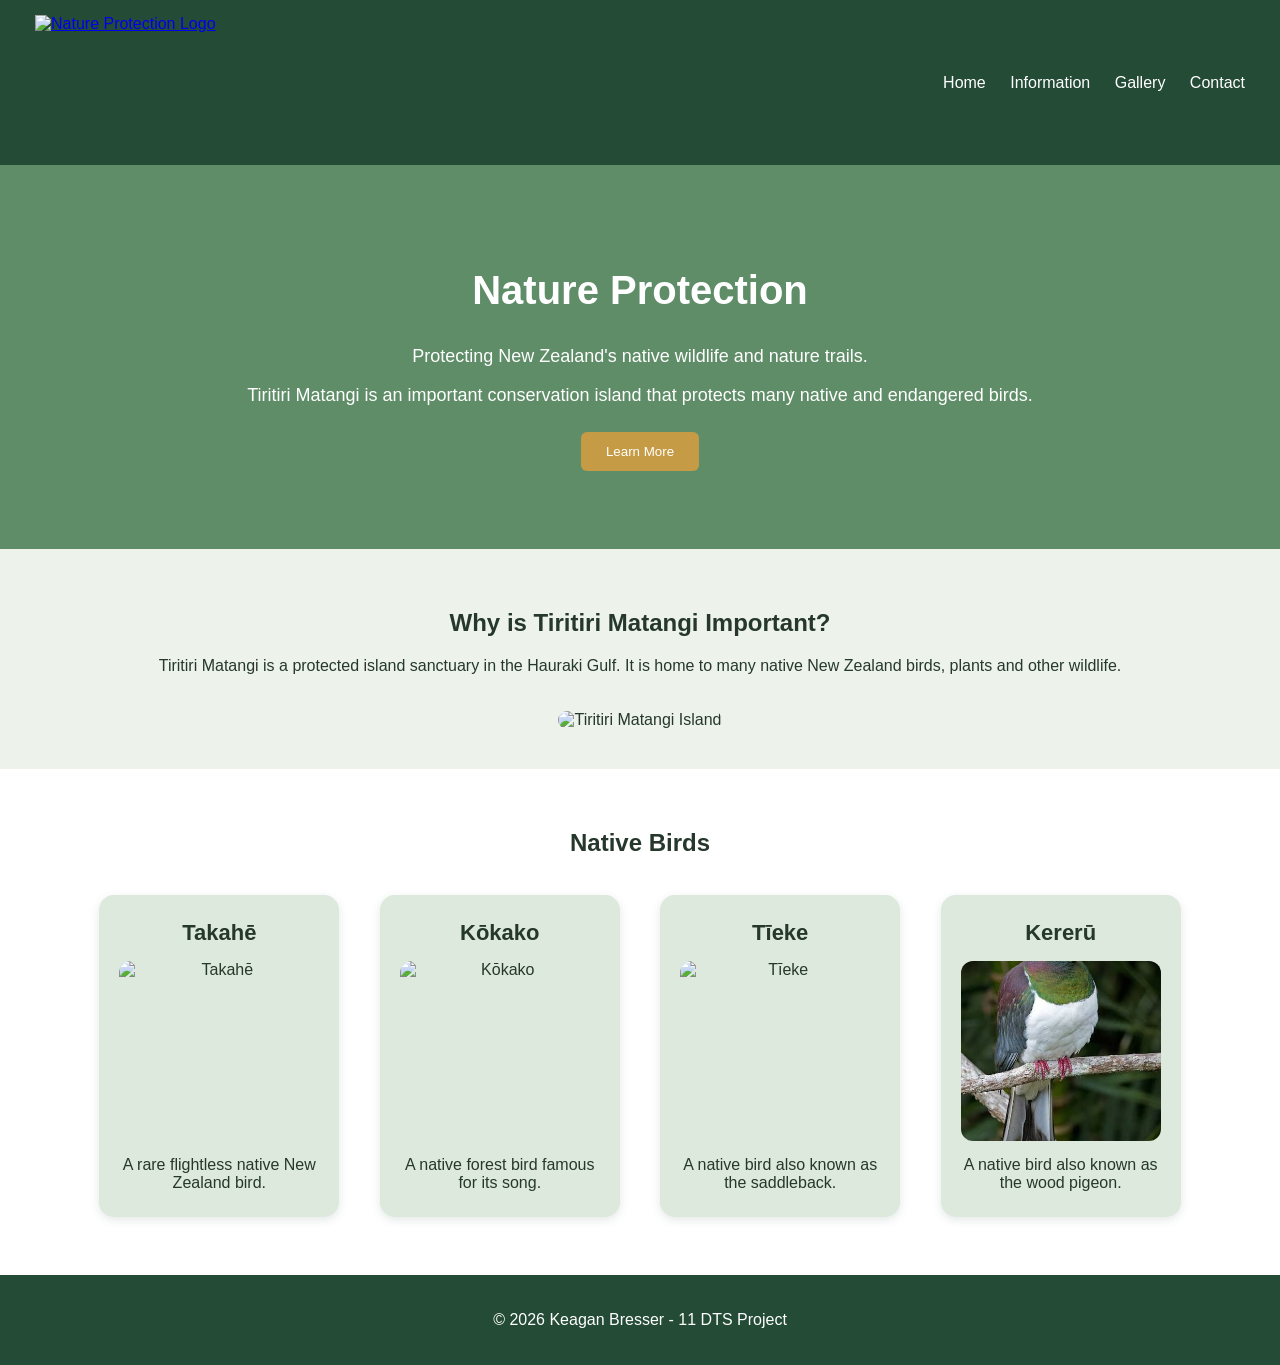
==== index.html @ eba364c5 "Add files via upload" ====
<!DOCTYPE html>
<html lang="en">
<head>
    <meta charset="UTF-8">
    <meta name="viewport" content="width=device-width, initial-scale=1.0">

    <title>Nature Protection</title>

    <link rel="icon" type="image/png" href="images/favicon.ico">
    <link rel="stylesheet" href="style.css">
</head>
<body>
    <div class="navbar">
        <a href="index.html" class="logo"><img src="logo.png" alt="Nature Protection Logo"></a>
        <nav>
            <a href="index.html">Home</a>
            <a href="information.html">Information</a>
            <a href="gallery.html">Gallery</a>
            <a href="contact.html">Contact</a>
        </nav>
    </div>
    <main>
        <section class="welcome">
            <h1>Nature Protection</h1>
            <p>
                Protecting New Zealand's native wildlife and nature trails.
            </p>
            <p>Tiritiri Matangi is an important conservation island that protects many native and endangered birds.</p>
            <a href="information.html">
                <button>Learn More</button>
            </a>
        </section>
        <section class="about">
            <h2>Why is Tiritiri Matangi Important?</h2>
            <p>Tiritiri Matangi is a protected island sanctuary in the Hauraki Gulf. It is home to many native New Zealand birds, plants and other wildlife.</p>
            <img src="tiritiri.jpg" alt="Tiritiri Matangi Island">
        </section>
        <section class="birds">
            <h2>Native Birds</h2>
            <div class="bird">
                <h3>Takahē</h3>
                <img src="takahe.jpg" alt="Takahē">
                <p>A rare flightless native New Zealand bird.</p>
            </div>
            <div class="bird">
                <h3>Kōkako</h3>
                <img src="kokako.jpg" alt="Kōkako">
                <p>A native forest bird famous for its song.</p>
            </div>
            <div class="bird">
                <h3>Tīeke</h3>
                <img src="tieke.jpg" alt="Tīeke">
                <p>A native bird also known as the saddleback.</p>
            </div>
            <div class="bird">
                <h3>Kererū</h3>
                <img src="kereru.jpg" alt="Kererū">
                <p>A native bird also known as the wood pigeon.</p>
            </div>
        </section>
    </main>
    <footer>
        <p>© 2026 Keagan Bresser - 11 DTS Project</p>
    </footer>
</body>
</html>
---- style.css ----
body {
    font-family: Arial;
    margin: 0;
    background-color: #edf3ea;
    color: #26382b;
}

.navbar {
    background-color: #234b35;
    padding: 15px 25px;
    display: flex;
    justify-content: space-between;
    align-items: center;
}

.logo {
    padding: 0 10px;
    width: 190px;
    height: 135px;
    display: block;
}

nav a {
    color: white;
    text-decoration: none;
    margin: 10px;
}

nav a:hover {
    color: #b9d8bd;
}

.welcome {
    text-align: center;
    padding: 70px 20px;
    background-color: #5f8d68;
    color: white;
}

.welcome h1 {
    font-size: 40px;
}

.welcome p {
    font-size: 18px;
}

button {
    padding: 12px 25px;
    border: none;
    background-color: #c59b45;
    color: white;
    cursor: pointer;
    margin: 8px;
    border-radius: 6px;
    transition: 0.2s;
}

button:hover {
    background-color: #a98235;
    transform: translateY(-2px);
}

.about {
    text-align: center;
    padding: 40px;
}

.about img {
    width: 400px;
    max-width: 90%;
    margin-top: 20px;
    border-radius: 12px;
}

.birds {
    text-align: center;
    padding: 40px;
    background-color: white;
}

.birds .bird {
    display: inline-block;
    vertical-align: top;
    width: 20%;
    margin: 1.5%;
    padding: 20px;
    box-sizing: border-box;
    background-color: #dce9dc;
    border-radius: 15px;
    box-shadow: 0 3px 10px rgba(35, 75, 53, 0.12);
    transition: 0.3s;
}

.birds .bird img {
    width: 100%;
    max-width: 220px;
    height: 180px;
    object-fit: cover;
    border-radius: 12px;
    display: block;
    margin: 0 auto;
}

.birds .bird h3 {
    margin: 5px 0 15px;
    font-size: 22px;
}

.birds .bird p {
    margin: 15px 0 5px;
}

.birds .bird:hover {
    transform: scale(1.04);
    background-color: #cfe2d1;
    box-shadow: 0 8px 20px rgba(35, 75, 53, 0.25);
}

@media (max-width: 900px) {
    .birds .bird {
        width: 42%;
    }
}

@media (max-width: 600px) {
    .birds .bird {
        width: 90%;
    }

    .birds .bird img {
        max-width: 300px;
        height: 220px;
    }
}

.bird-info p {
    max-width: 600px;
    margin: 15px auto;
}

.bird-info:hover {
    transform: scale(1.04);
    background-color: #cfe2d1;
    box-shadow: 0 8px 20px rgba(35, 75, 53, 0.25);
}

footer {
    background-color: #234b35;
    color: white;
    text-align: center;
    padding: 20px;
}

img {
    max-width: 100%;
}

.contact {
    width: 70%;
    max-width: 700px;
    margin: 50px auto;
    padding: 35px;
    background-color: white;
    border-radius: 15px;
    box-shadow: 0 4px 15px rgba(35, 75, 53, 0.15);
}

.contact h1 {
    text-align: center;
    font-size: 35px;
    margin-bottom: 10px;
}

.contact p {
    text-align: center;
    margin-bottom: 30px;
}

form {
    display: flex;
    flex-direction: column;
}

form label {
    margin-top: 15px;
    margin-bottom: 6px;
    font-weight: bold;
}

form input,
form textarea {
    padding: 12px;
    border: 1px solid #b8c9b8;
    border-radius: 7px;
    font-family: Arial;
    font-size: 15px;
    box-sizing: border-box;
}

form textarea {
    resize: vertical;
}

form input:focus,
form textarea:focus {
    outline: none;
    border-color: #5f8d68;
}

.form-buttons {
    text-align: center;
    margin-top: 15px;
}

.form-buttons button {
    min-width: 120px;
}

.form-buttons button[type="reset"] {
    background-color: #7d9180;
}

.form-buttons button[type="reset"]:hover {
    background-color: #ff0000;
    transform: scale(1.05);
}

.form-buttons button[type="submit"] {
    background-color: #7d9180;
}

.form-buttons button[type="submit"]:hover {
    background-color: #0cff3d;
    transform: scale(1.05);
}

.gallery {
    width: 90%;
    max-width: 1200px;
    margin: 40px auto;
    text-align: center;
}

.gallery h1 {
    margin-bottom: 30px;
    font-size: 40px;
}

.image-grid {
    display: grid;
    grid-template-columns: repeat(4, 1fr);
    gap: 30px;
}

.bird {
    display: flex;
    flex-direction: column;
    align-items: center;
    padding: 15px;
    background-color: #dce9dc;
    border-radius: 12px;
    box-shadow: 0 3px 10px rgba(35, 75, 53, 0.12);
    transition: 0.3s;
    box-sizing: border-box;
}

.bird:hover {
    transform: translateY(-5px);
    background-color: #cfe2d1;
    box-shadow: 0 8px 20px rgba(35, 75, 53, 0.25);
}

.bird h2 {
    margin: 5px 0 15px 0;
    font-size: 24px;
}

.bird img {
    width: 100%;
    height: 220px;
    object-fit: cover;
    border-radius: 10px;
    display: block;
}

.bird audio {
    width: 100%;
    margin-top: 12px;
}

@media (max-width: 900px) {
    .image-grid {
        grid-template-columns: repeat(2, 1fr);
    }

    .navbar {
        flex-direction: column;
    }

    nav {
        margin-top: 10px;
    }
}

@media (max-width: 600px) {
    .image-grid {
        grid-template-columns: 1fr;
    }

    .gallery {
        width: 90%;
    }

    .bird img {
        height: 250px;
    }

    .contact {
        width: 85%;
        padding: 25px;
    }
}
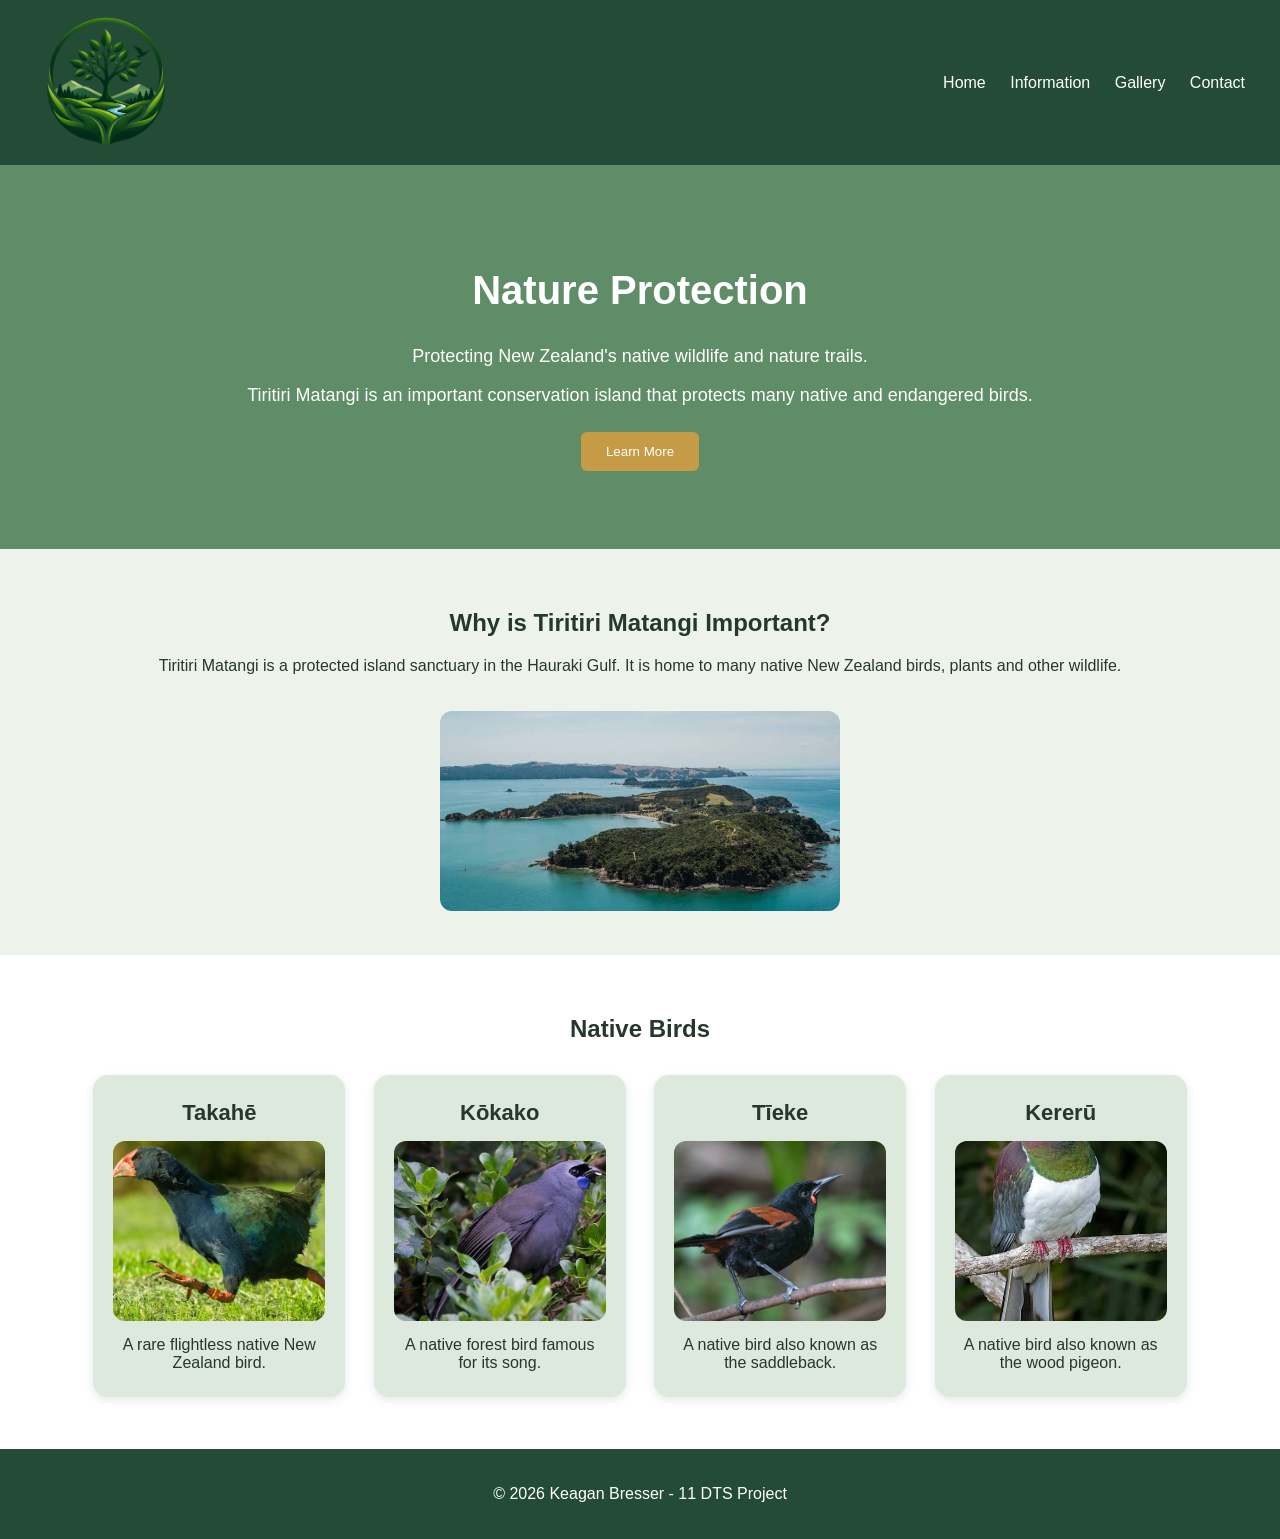
==== commit b66a4ffe: "Fix HTML formatting and ensure proper structure" ====
--- a/index.html
+++ b/index.html
@@ -63,4 +63,4 @@
         <p>© 2026 Keagan Bresser - 11 DTS Project</p>
     </footer>
 </body>
-</html>+</html>
--- a/style.css
+++ b/style.css
@@ -1,5 +1,5 @@
 body {
-    font-family: Arial;
+    font-family: Arial, sans-serif;
     margin: 0;
     background-color: #edf3ea;
     color: #26382b;
@@ -18,6 +18,12 @@
     width: 190px;
     height: 135px;
     display: block;
+}
+
+.logo img {
+    max-width: 100%;
+    max-height: 100%;
+    object-fit: contain;
 }
 
 nav a {
@@ -69,6 +75,7 @@
 .about img {
     width: 400px;
     max-width: 90%;
+    height: auto;
     margin-top: 20px;
     border-radius: 12px;
 }
@@ -82,8 +89,8 @@
 .birds .bird {
     display: inline-block;
     vertical-align: top;
-    width: 20%;
-    margin: 1.5%;
+    width: 21%;
+    margin: 1%;
     padding: 20px;
     box-sizing: border-box;
     background-color: #dce9dc;
@@ -117,21 +124,25 @@
     box-shadow: 0 8px 20px rgba(35, 75, 53, 0.25);
 }
 
-@media (max-width: 900px) {
-    .birds .bird {
-        width: 42%;
-    }
-}
-
-@media (max-width: 600px) {
-    .birds .bird {
-        width: 90%;
-    }
-
-    .birds .bird img {
-        max-width: 300px;
-        height: 220px;
-    }
+.bird-info {
+    display: inline-block;
+    vertical-align: top;
+    width: 43%;
+    margin: 2%;
+    padding: 25px;
+    box-sizing: border-box;
+    text-align: center;
+    background-color: #dce9dc;
+    border-radius: 15px;
+    box-shadow: 0 3px 10px rgba(35, 75, 53, 0.12);
+    transition: 0.3s;
+}
+
+.bird-info img {
+    width: 250px;
+    max-width: 90%;
+    height: auto;
+    border-radius: 12px;
 }
 
 .bird-info p {
@@ -145,96 +156,6 @@
     box-shadow: 0 8px 20px rgba(35, 75, 53, 0.25);
 }
 
-footer {
-    background-color: #234b35;
-    color: white;
-    text-align: center;
-    padding: 20px;
-}
-
-img {
-    max-width: 100%;
-}
-
-.contact {
-    width: 70%;
-    max-width: 700px;
-    margin: 50px auto;
-    padding: 35px;
-    background-color: white;
-    border-radius: 15px;
-    box-shadow: 0 4px 15px rgba(35, 75, 53, 0.15);
-}
-
-.contact h1 {
-    text-align: center;
-    font-size: 35px;
-    margin-bottom: 10px;
-}
-
-.contact p {
-    text-align: center;
-    margin-bottom: 30px;
-}
-
-form {
-    display: flex;
-    flex-direction: column;
-}
-
-form label {
-    margin-top: 15px;
-    margin-bottom: 6px;
-    font-weight: bold;
-}
-
-form input,
-form textarea {
-    padding: 12px;
-    border: 1px solid #b8c9b8;
-    border-radius: 7px;
-    font-family: Arial;
-    font-size: 15px;
-    box-sizing: border-box;
-}
-
-form textarea {
-    resize: vertical;
-}
-
-form input:focus,
-form textarea:focus {
-    outline: none;
-    border-color: #5f8d68;
-}
-
-.form-buttons {
-    text-align: center;
-    margin-top: 15px;
-}
-
-.form-buttons button {
-    min-width: 120px;
-}
-
-.form-buttons button[type="reset"] {
-    background-color: #7d9180;
-}
-
-.form-buttons button[type="reset"]:hover {
-    background-color: #ff0000;
-    transform: scale(1.05);
-}
-
-.form-buttons button[type="submit"] {
-    background-color: #7d9180;
-}
-
-.form-buttons button[type="submit"]:hover {
-    background-color: #0cff3d;
-    transform: scale(1.05);
-}
-
 .gallery {
     width: 90%;
     max-width: 1200px;
@@ -253,7 +174,7 @@
     gap: 30px;
 }
 
-.bird {
+.gallery .bird {
     display: flex;
     flex-direction: column;
     align-items: center;
@@ -265,18 +186,18 @@
     box-sizing: border-box;
 }
 
-.bird:hover {
+.gallery .bird:hover {
     transform: translateY(-5px);
     background-color: #cfe2d1;
     box-shadow: 0 8px 20px rgba(35, 75, 53, 0.25);
 }
 
-.bird h2 {
-    margin: 5px 0 15px 0;
+.gallery .bird h2 {
+    margin: 5px 0 15px;
     font-size: 24px;
 }
 
-.bird img {
+.gallery .bird img {
     width: 100%;
     height: 220px;
     object-fit: cover;
@@ -284,26 +205,125 @@
     display: block;
 }
 
-.bird audio {
+.gallery .bird audio {
     width: 100%;
     margin-top: 12px;
 }
 
+.contact {
+    width: 70%;
+    max-width: 700px;
+    margin: 50px auto;
+    padding: 35px;
+    background-color: white;
+    border-radius: 15px;
+    box-shadow: 0 4px 15px rgba(35, 75, 53, 0.15);
+}
+
+.contact h1 {
+    text-align: center;
+    font-size: 35px;
+    margin-bottom: 10px;
+}
+
+.contact p {
+    text-align: center;
+    margin-bottom: 30px;
+}
+
+form {
+    display: flex;
+    flex-direction: column;
+}
+
+form label {
+    margin-top: 15px;
+    margin-bottom: 6px;
+    font-weight: bold;
+}
+
+form input,
+form textarea {
+    padding: 12px;
+    border: 1px solid #b8c9b8;
+    border-radius: 7px;
+    font-family: Arial, sans-serif;
+    font-size: 15px;
+    box-sizing: border-box;
+}
+
+form textarea {
+    resize: vertical;
+}
+
+form input:focus,
+form textarea:focus {
+    outline: none;
+    border-color: #5f8d68;
+}
+
+.form-buttons {
+    text-align: center;
+    margin-top: 15px;
+}
+
+.form-buttons button {
+    min-width: 120px;
+}
+
+.form-buttons button[type="reset"] {
+    background-color: #7d9180;
+}
+
+.form-buttons button[type="reset"]:hover {
+    background-color: #ff0000;
+    transform: scale(1.05);
+}
+
+.form-buttons button[type="submit"] {
+    background-color: #7d9180;
+}
+
+.form-buttons button[type="submit"]:hover {
+    background-color: #0cff3d;
+    transform: scale(1.05);
+}
+
+footer {
+    background-color: #234b35;
+    color: white;
+    text-align: center;
+    padding: 20px;
+}
+
 @media (max-width: 900px) {
+    .navbar {
+        flex-direction: column;
+    }
+
+    nav {
+        margin-top: 10px;
+    }
+
+    .birds .bird {
+        width: 42%;
+    }
+
     .image-grid {
         grid-template-columns: repeat(2, 1fr);
     }
-
-    .navbar {
-        flex-direction: column;
-    }
-
-    nav {
-        margin-top: 10px;
-    }
 }
 
 @media (max-width: 600px) {
+    .birds .bird {
+        width: 90%;
+    }
+
+    .birds .bird img {
+        max-width: 300px;
+        height: 220px;
+    }
+
     .image-grid {
         grid-template-columns: 1fr;
     }
@@ -312,7 +332,7 @@
         width: 90%;
     }
 
-    .bird img {
+    .gallery .bird img {
         height: 250px;
     }
 
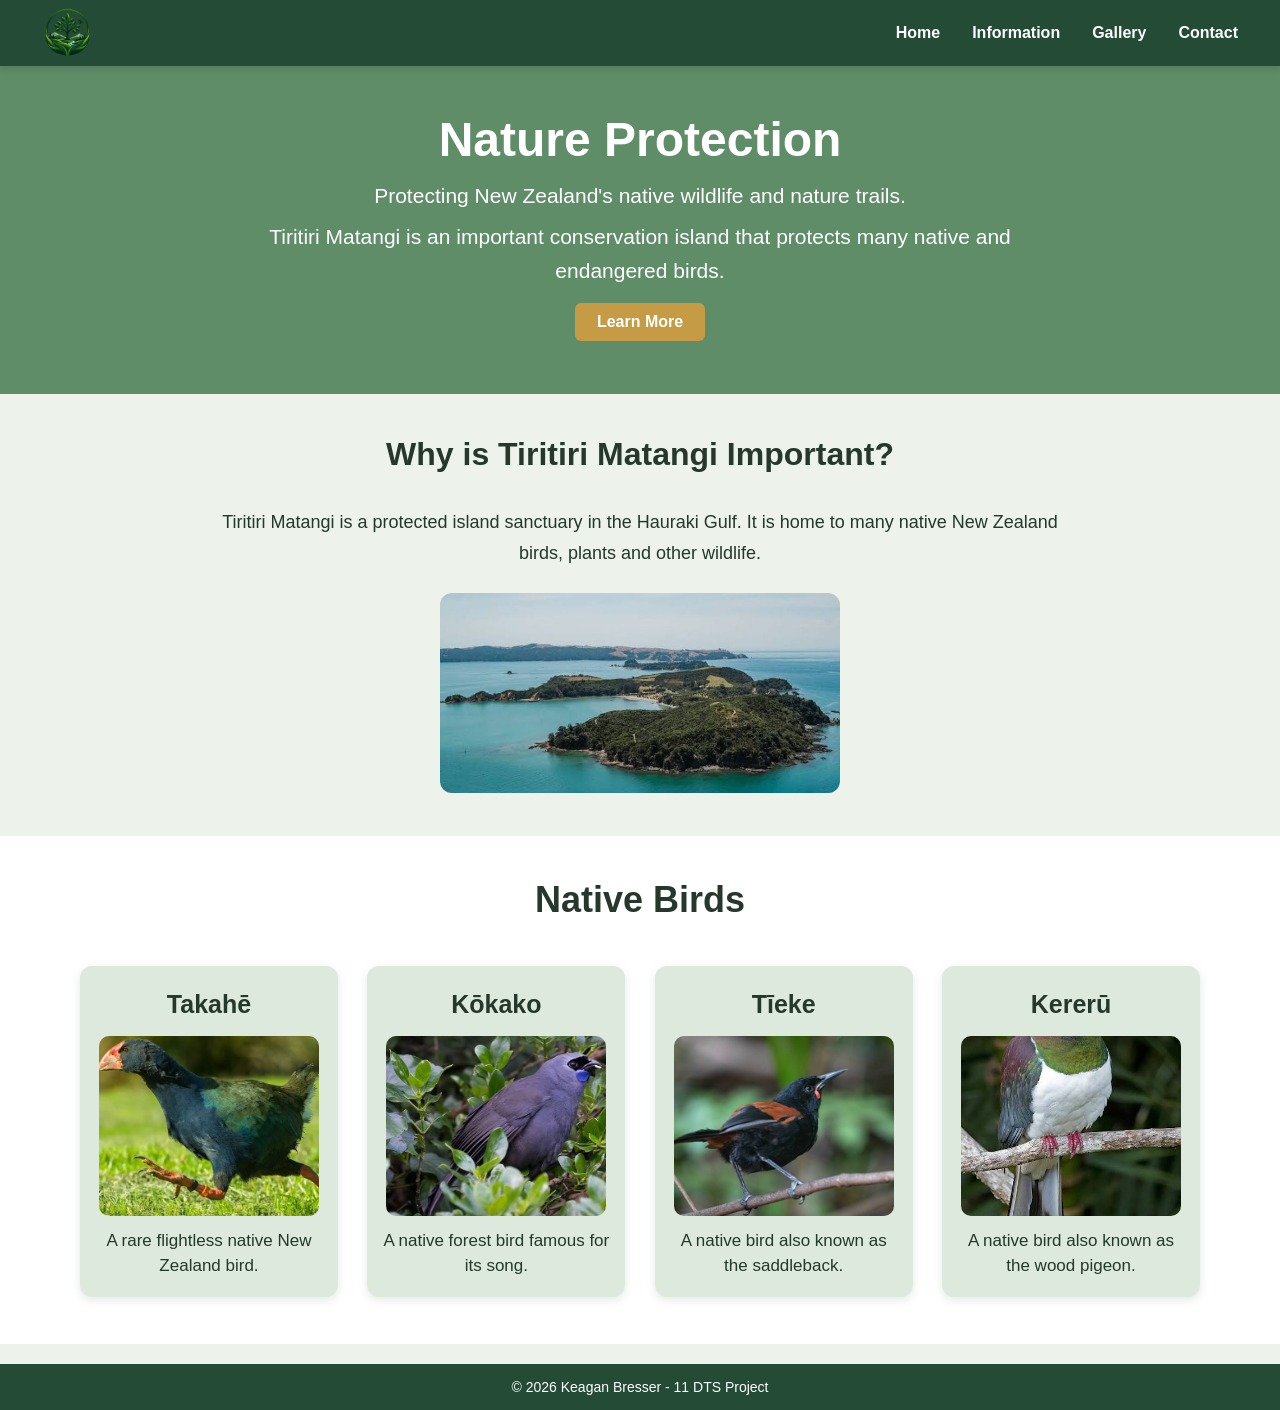
==== commit c370b325: "Add files via upload" ====
--- a/index.html
+++ b/index.html
@@ -3,15 +3,18 @@
 <head>
     <meta charset="UTF-8">
     <meta name="viewport" content="width=device-width, initial-scale=1.0">
-
     <title>Nature Protection</title>
-
     <link rel="icon" type="image/png" href="images/favicon.ico">
     <link rel="stylesheet" href="style.css">
 </head>
+
 <body>
+
     <div class="navbar">
-        <a href="index.html" class="logo"><img src="logo.png" alt="Nature Protection Logo"></a>
+        <a href="index.html" class="logo">
+            <img src="logo.png" alt="Nature Protection Logo">
+        </a>
+
         <nav>
             <a href="index.html">Home</a>
             <a href="information.html">Information</a>
@@ -19,48 +22,79 @@
             <a href="contact.html">Contact</a>
         </nav>
     </div>
+
     <main>
+
         <section class="welcome">
             <h1>Nature Protection</h1>
+
             <p>
                 Protecting New Zealand's native wildlife and nature trails.
             </p>
-            <p>Tiritiri Matangi is an important conservation island that protects many native and endangered birds.</p>
+
+            <p>
+                Tiritiri Matangi is an important conservation island that protects many native and endangered birds.
+            </p>
+
             <a href="information.html">
                 <button>Learn More</button>
             </a>
         </section>
+
         <section class="about">
             <h2>Why is Tiritiri Matangi Important?</h2>
-            <p>Tiritiri Matangi is a protected island sanctuary in the Hauraki Gulf. It is home to many native New Zealand birds, plants and other wildlife.</p>
+
+            <p>
+                Tiritiri Matangi is a protected island sanctuary in the Hauraki Gulf.
+                It is home to many native New Zealand birds, plants and other wildlife.
+            </p>
+
             <img src="tiritiri.jpg" alt="Tiritiri Matangi Island">
         </section>
+
         <section class="birds">
+
             <h2>Native Birds</h2>
+
             <div class="bird">
-                <h3>Takahē</h3>
-                <img src="takahe.jpg" alt="Takahē">
-                <p>A rare flightless native New Zealand bird.</p>
+                <a href="information.html#takahe">
+                    <h3>Takahē</h3>
+                    <img src="takahe.jpg" alt="Takahē">
+                    <p>A rare flightless native New Zealand bird.</p>
+                </a>
             </div>
+
             <div class="bird">
-                <h3>Kōkako</h3>
-                <img src="kokako.jpg" alt="Kōkako">
-                <p>A native forest bird famous for its song.</p>
+                <a href="information.html#kokako">
+                    <h3>Kōkako</h3>
+                    <img src="kokako.jpg" alt="Kōkako">
+                    <p>A native forest bird famous for its song.</p>
+                </a>
             </div>
+
             <div class="bird">
-                <h3>Tīeke</h3>
-                <img src="tieke.jpg" alt="Tīeke">
-                <p>A native bird also known as the saddleback.</p>
+                <a href="information.html#tieke">
+                    <h3>Tīeke</h3>
+                    <img src="tieke.jpg" alt="Tīeke">
+                    <p>A native bird also known as the saddleback.</p>
+                </a>
             </div>
+
             <div class="bird">
-                <h3>Kererū</h3>
-                <img src="kereru.jpg" alt="Kererū">
-                <p>A native bird also known as the wood pigeon.</p>
+                <a href="information.html#kereru">
+                    <h3>Kererū</h3>
+                    <img src="kereru.jpg" alt="Kererū">
+                    <p>A native bird also known as the wood pigeon.</p>
+                </a>
             </div>
+
         </section>
+
     </main>
+
     <footer>
         <p>© 2026 Keagan Bresser - 11 DTS Project</p>
     </footer>
+
 </body>
-</html>
+</html>
--- a/style.css
+++ b/style.css
@@ -1,64 +1,102 @@
+* {
+    box-sizing: border-box;
+    scroll-behavior: smooth;
+}
+
+html {
+    scroll-padding-top: 80px;
+}
+
 body {
     font-family: Arial, sans-serif;
     margin: 0;
     background-color: #edf3ea;
     color: #26382b;
+    line-height: 1.6;
 }
 
 .navbar {
+    position: sticky;
+    top: 0;
+    z-index: 1000;
     background-color: #234b35;
-    padding: 15px 25px;
+    min-height: 65px;
+    padding: 8px 30px;
     display: flex;
     justify-content: space-between;
     align-items: center;
+    box-shadow: 0 2px 8px rgba(0, 0, 0, 0.15);
 }
 
 .logo {
-    padding: 0 10px;
-    width: 190px;
-    height: 135px;
-    display: block;
+    width: 75px;
+    height: 50px;
+    display: flex;
+    align-items: center;
+    padding: 0;
 }
 
 .logo img {
-    max-width: 100%;
-    max-height: 100%;
+    width: 100%;
+    height: 100%;
     object-fit: contain;
+}
+
+nav {
+    display: flex;
+    align-items: center;
+    gap: 8px;
 }
 
 nav a {
     color: white;
     text-decoration: none;
-    margin: 10px;
+    font-size: 16px;
+    font-weight: bold;
+    padding: 8px 12px;
+    border-radius: 6px;
+    transition: 0.2s;
 }
 
 nav a:hover {
-    color: #b9d8bd;
+    color: white;
+    background-color: #356548;
+}
+
+main {
+    width: 100%;
 }
 
 .welcome {
     text-align: center;
-    padding: 70px 20px;
+    padding: 45px 20px;
     background-color: #5f8d68;
     color: white;
 }
 
 .welcome h1 {
-    font-size: 40px;
+    margin: 0 0 10px;
+    font-size: 48px;
+    line-height: 1.2;
 }
 
 .welcome p {
-    font-size: 18px;
+    max-width: 850px;
+    margin: 8px auto;
+    font-size: 21px;
+    line-height: 1.6;
 }
 
 button {
-    padding: 12px 25px;
+    padding: 10px 22px;
     border: none;
+    border-radius: 6px;
     background-color: #c59b45;
     color: white;
+    font-size: 16px;
+    font-weight: bold;
     cursor: pointer;
     margin: 8px;
-    border-radius: 6px;
     transition: 0.2s;
 }
 
@@ -69,21 +107,47 @@
 
 .about {
     text-align: center;
-    padding: 40px;
+    padding: 35px 25px;
+}
+
+.about h1,
+.about h2 {
+    margin-top: 0;
+}
+
+.about h1 {
+    font-size: 38px;
+}
+
+.about h2 {
+    font-size: 32px;
+}
+
+.about p {
+    max-width: 850px;
+    margin: 10px auto;
+    font-size: 18px;
+    line-height: 1.7;
 }
 
 .about img {
     width: 400px;
     max-width: 90%;
     height: auto;
-    margin-top: 20px;
+    margin-top: 15px;
     border-radius: 12px;
 }
 
 .birds {
     text-align: center;
-    padding: 40px;
+    padding: 35px 25px;
     background-color: white;
+}
+
+.birds > h2 {
+    margin-top: 0;
+    margin-bottom: 25px;
+    font-size: 36px;
 }
 
 .birds .bird {
@@ -91,12 +155,28 @@
     vertical-align: top;
     width: 21%;
     margin: 1%;
-    padding: 20px;
-    box-sizing: border-box;
+    padding: 15px;
     background-color: #dce9dc;
-    border-radius: 15px;
+    border-radius: 12px;
     box-shadow: 0 3px 10px rgba(35, 75, 53, 0.12);
-    transition: 0.3s;
+    transition: 0.25s;
+}
+
+.birds .bird:hover {
+    transform: translateY(-5px);
+    background-color: #cfe2d1;
+    box-shadow: 0 8px 20px rgba(35, 75, 53, 0.25);
+}
+
+.birds .bird h3 {
+    margin: 3px 0 12px;
+    font-size: 25px;
+}
+
+.birds .bird a {
+    display: block;
+    color: inherit;
+    text-decoration: none;
 }
 
 .birds .bird img {
@@ -104,38 +184,48 @@
     max-width: 220px;
     height: 180px;
     object-fit: cover;
-    border-radius: 12px;
+    border-radius: 10px;
     display: block;
     margin: 0 auto;
-}
-
-.birds .bird h3 {
-    margin: 5px 0 15px;
-    font-size: 22px;
+    transition: 0.25s;
+}
+
+.birds .bird a:hover img {
+    transform: scale(1.03);
 }
 
 .birds .bird p {
-    margin: 15px 0 5px;
-}
-
-.birds .bird:hover {
-    transform: scale(1.04);
-    background-color: #cfe2d1;
-    box-shadow: 0 8px 20px rgba(35, 75, 53, 0.25);
+    margin: 12px 0 3px;
+    font-size: 17px;
+    line-height: 1.5;
 }
 
 .bird-info {
-    display: inline-block;
-    vertical-align: top;
-    width: 43%;
-    margin: 2%;
+    display: block;
+    width: 85%;
+    max-width: 900px;
+    margin: 20px auto;
     padding: 25px;
-    box-sizing: border-box;
     text-align: center;
     background-color: #dce9dc;
-    border-radius: 15px;
+    border-radius: 12px;
     box-shadow: 0 3px 10px rgba(35, 75, 53, 0.12);
-    transition: 0.3s;
+    scroll-margin-top: 85px;
+    transition: 0.25s;
+}
+
+.bird-info:hover {
+    box-shadow: 0 6px 18px rgba(35, 75, 53, 0.18);
+}
+
+.bird-info h2 {
+    margin: 0 0 15px;
+    font-size: 32px;
+}
+
+.bird-info h3 {
+    margin: 18px 0 5px;
+    font-size: 21px;
 }
 
 .bird-info img {
@@ -143,35 +233,32 @@
     max-width: 90%;
     height: auto;
     border-radius: 12px;
+    margin-bottom: 10px;
 }
 
 .bird-info p {
-    max-width: 600px;
-    margin: 15px auto;
-}
-
-.bird-info:hover {
-    transform: scale(1.04);
-    background-color: #cfe2d1;
-    box-shadow: 0 8px 20px rgba(35, 75, 53, 0.25);
+    max-width: 750px;
+    margin: 10px auto;
+    font-size: 17px;
+    line-height: 1.6;
 }
 
 .gallery {
-    width: 90%;
-    max-width: 1200px;
-    margin: 40px auto;
+    width: 92%;
+    max-width: 1250px;
+    margin: 25px auto;
     text-align: center;
 }
 
 .gallery h1 {
-    margin-bottom: 30px;
+    margin: 0 0 25px;
     font-size: 40px;
 }
 
 .image-grid {
     display: grid;
     grid-template-columns: repeat(4, 1fr);
-    gap: 30px;
+    gap: 18px;
 }
 
 .gallery .bird {
@@ -182,24 +269,23 @@
     background-color: #dce9dc;
     border-radius: 12px;
     box-shadow: 0 3px 10px rgba(35, 75, 53, 0.12);
-    transition: 0.3s;
-    box-sizing: border-box;
+    transition: 0.25s;
 }
 
 .gallery .bird:hover {
-    transform: translateY(-5px);
+    transform: translateY(-4px);
     background-color: #cfe2d1;
     box-shadow: 0 8px 20px rgba(35, 75, 53, 0.25);
 }
 
 .gallery .bird h2 {
-    margin: 5px 0 15px;
-    font-size: 24px;
+    margin: 3px 0 12px;
+    font-size: 22px;
 }
 
 .gallery .bird img {
     width: 100%;
-    height: 220px;
+    height: 200px;
     object-fit: cover;
     border-radius: 10px;
     display: block;
@@ -207,28 +293,28 @@
 
 .gallery .bird audio {
     width: 100%;
-    margin-top: 12px;
+    margin-top: 10px;
 }
 
 .contact {
-    width: 70%;
+    width: 85%;
     max-width: 700px;
-    margin: 50px auto;
-    padding: 35px;
+    margin: 30px auto;
+    padding: 25px;
     background-color: white;
-    border-radius: 15px;
+    border-radius: 12px;
     box-shadow: 0 4px 15px rgba(35, 75, 53, 0.15);
 }
 
 .contact h1 {
     text-align: center;
-    font-size: 35px;
-    margin-bottom: 10px;
+    font-size: 34px;
+    margin: 0 0 8px;
 }
 
 .contact p {
     text-align: center;
-    margin-bottom: 30px;
+    margin-bottom: 20px;
 }
 
 form {
@@ -237,19 +323,19 @@
 }
 
 form label {
-    margin-top: 15px;
-    margin-bottom: 6px;
+    margin-top: 10px;
+    margin-bottom: 5px;
     font-weight: bold;
 }
 
 form input,
 form textarea {
-    padding: 12px;
+    padding: 11px;
     border: 1px solid #b8c9b8;
     border-radius: 7px;
     font-family: Arial, sans-serif;
     font-size: 15px;
-    box-sizing: border-box;
+    width: 100%;
 }
 
 form textarea {
@@ -264,7 +350,7 @@
 
 .form-buttons {
     text-align: center;
-    margin-top: 15px;
+    margin-top: 12px;
 }
 
 .form-buttons button {
@@ -276,33 +362,33 @@
 }
 
 .form-buttons button[type="reset"]:hover {
-    background-color: #ff0000;
-    transform: scale(1.05);
+    background-color: #c0392b;
 }
 
 .form-buttons button[type="submit"] {
-    background-color: #7d9180;
+    background-color: #5f8d68;
 }
 
 .form-buttons button[type="submit"]:hover {
-    background-color: #0cff3d;
-    transform: scale(1.05);
+    background-color: #356548;
 }
 
 footer {
     background-color: #234b35;
     color: white;
     text-align: center;
-    padding: 20px;
+    padding: 12px 20px;
+    margin-top: 20px;
+}
+
+footer p {
+    margin: 0;
+    font-size: 14px;
 }
 
 @media (max-width: 900px) {
     .navbar {
-        flex-direction: column;
-    }
-
-    nav {
-        margin-top: 10px;
+        padding: 8px 20px;
     }
 
     .birds .bird {
@@ -312,11 +398,74 @@
     .image-grid {
         grid-template-columns: repeat(2, 1fr);
     }
+
+    .welcome h1 {
+        font-size: 42px;
+    }
+
+    .welcome p {
+        font-size: 19px;
+    }
 }
 
 @media (max-width: 600px) {
+    .navbar {
+        min-height: auto;
+        padding: 8px 15px;
+        flex-direction: column;
+        gap: 5px;
+    }
+
+    .logo {
+        width: 65px;
+        height: 42px;
+    }
+
+    nav {
+        flex-wrap: wrap;
+        justify-content: center;
+    }
+
+    nav a {
+        font-size: 14px;
+        padding: 6px 8px;
+    }
+
+    .welcome {
+        padding: 35px 15px;
+    }
+
+    .welcome h1 {
+        font-size: 36px;
+    }
+
+    .welcome p {
+        font-size: 18px;
+    }
+
+    .about {
+        padding: 25px 15px;
+    }
+
+    .about h2 {
+        font-size: 28px;
+    }
+
+    .about p {
+        font-size: 17px;
+    }
+
+    .birds {
+        padding: 25px 15px;
+    }
+
+    .birds > h2 {
+        font-size: 30px;
+    }
+
     .birds .bird {
         width: 90%;
+        margin: 10px auto;
     }
 
     .birds .bird img {
@@ -324,12 +473,27 @@
         height: 220px;
     }
 
+    .bird-info {
+        width: 92%;
+        padding: 20px 15px;
+    }
+
+    .bird-info h2 {
+        font-size: 28px;
+    }
+
+    .gallery {
+        width: 92%;
+        margin: 20px auto;
+    }
+
+    .gallery h1 {
+        font-size: 32px;
+    }
+
     .image-grid {
         grid-template-columns: 1fr;
-    }
-
-    .gallery {
-        width: 90%;
+        gap: 15px;
     }
 
     .gallery .bird img {
@@ -337,7 +501,7 @@
     }
 
     .contact {
-        width: 85%;
-        padding: 25px;
+        width: 90%;
+        padding: 20px;
     }
 }
